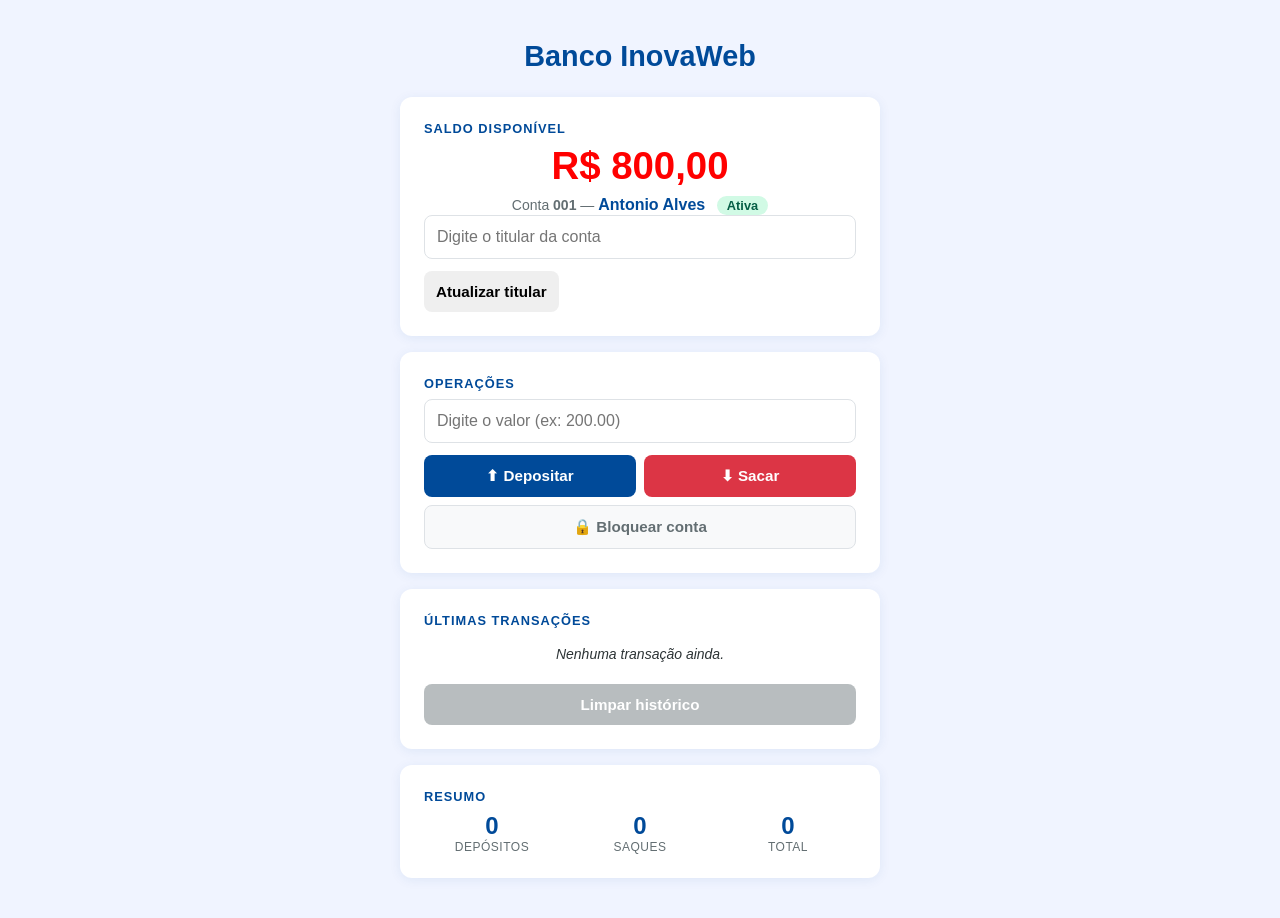
==== 1313/index.html @ 23cfd813 "Add Banco InovaWeb UI and bank logic Add a simple banking app with three new files: index.html, styl" ====
<html lang="pt-br">

<head>
  <meta charset="UTF-8">
  <meta name="viewport" content="width=device-width, initial-scale=1.0">
  <link rel="stylesheet" href="style.css">
  <title>Banco InovaWeb</title>
</head>

<body>
  <h1>Banco InovaWeb</h1>

  <div class="container">

    <!-- ── Card de Saldo ──────────────────────────────────── -->
    <div class="card">
      <h2>Saldo disponível</h2>
      <!--
        DOM — LEITURA E ESCRITA DE TEXTO
        ─────────────────────────────────
        id="saldo" → vamos selecionar com querySelector('#saldo')
        e atualizar com .textContent toda vez que o saldo mudar.
        É o equivalente visual do console.log do saldo.
      -->
    <div id="saldo">R$ 800,00</div>
      <p class="info-conta">
        Conta <strong id="numero-conta">001</strong> —
        <strong id="titular">Antonio Alves</strong> &nbsp;
        <!--
          id="status-conta" → vamos alternar as classes
          .status-ativa e .status-bloqueada via classList
          quando bloquearConta() for chamada.
        -->
        <span id="status-conta" class="status-ativa">Ativa</span>
      </p>

      <input type="text" id="campo-titular" placeholder="Digite o titular da conta">
      <button id="btn-atualizar-titular">Atualizar titular</button>
    </div>

    <!-- ── Card de Operações ──────────────────────────────── -->
    <div class="card">
      <h2>Operações</h2>
      <!--
        DOM — LENDO VALOR DE INPUT
        ───────────────────────────
        id="campo-valor" → dentro dos eventos de clique,
        vamos ler o valor digitado com:
          const valor = Number(document.querySelector('#campo-valor').value)
        Equivale ao parâmetro que antes passávamos direto: depositar(500)
      -->
      <input type="number" id="campo-valor" placeholder="Digite o valor (ex: 200.00)" min="0" step="0.01">

      <div class="botoes">
        <!--
          DOM — EVENTOS DE CLIQUE
          ────────────────────────
          Esses botões vão receber addEventListener('click', ...)
          que chama depositar() e sacar() com o valor do input.
          No banco.js original chamávamos direto: depositar(500)
          Agora o valor vem do campo digitado pelo usuário.
        -->
        <button id="btn-depositar">⬆ Depositar</button>
        <button id="btn-sacar">⬇ Sacar</button>
      </div>

      <!--
        DOM — EXIBINDO FEEDBACK NA TELA
        ────────────────────────────────
        id="mensagem" → substitui os console.log de sucesso e erro.
        Vamos mostrar/esconder esse elemento e trocar seu texto
        e classe (msg-sucesso / msg-erro) conforme o resultado.
      -->
      <div id="mensagem"></div>

      <button id="btn-bloquear">🔒 Bloquear conta</button>
    </div>

    <!-- ── Card de Histórico ──────────────────────────────── -->
    <div class="card">
      <h2>Últimas transações</h2>
      <!--
        DOM — CRIANDO ELEMENTOS DINAMICAMENTE
        ───────────────────────────────────────
        id="lista-historico" → cada vez que historico.push() for chamado
        no banco.js, também vamos criar um <li> com createElement
        e adicioná-lo aqui com appendChild ou insertBefore.
        Equivale ao console.log do histórico.
      -->
      <ul id="lista-historico">
        <li class="historico-vazio">Nenhuma transação ainda.</li>
      </ul>
      <button id="btn-limpar-historico">Limpar histórico</button>
    </div>

    <!-- ── Card de Resumo ─────────────────────────────────── -->
    <div class="card">
      <h2>Resumo</h2>
      <!--
        DOM — ATUALIZANDO MÚLTIPLOS ELEMENTOS
        ───────────────────────────────────────
        Cada contador do verResumo() tem um elemento correspondente.
        Em vez de console.log, vamos atualizar o textContent de cada um.
      -->
      <div class="resumo-grid">
        <div class="resumo-item">
          <span id="total-depositos">0</span>
          <span>Depósitos</span>
        </div>
        <div class="resumo-item">
          <span id="total-saques">0</span>
          <span>Saques</span>
        </div>
        <div class="resumo-item">
          <span id="total-transacoes">0</span>
          <span>Total</span>
        </div>
      </div>
    </div>

  </div>

  <script src="banco2.js"></script>

</body>

</html>
---- 1313/style.css ----
* {
    margin: 0;
    padding: 0;
    box-sizing: border-box;
  }
  
  body {
    font-family: sans-serif;
    background: #f0f4ff;
    min-height: 100vh;
    padding: 40px 20px;
  }
  
  h1 {
    text-align: center;
    color: #004a99;
    font-size: 1.8rem;
    margin-bottom: 24px;
  }
  
  .container {
    max-width: 480px;
    margin: 0 auto;
    display: flex;
    flex-direction: column;
    gap: 16px;
  }
  
  .card {
    background: rgb(255, 255, 255);
    border-radius: 12px;
    padding: 24px;
    box-shadow: 0 2px 12px rgba(0, 74, 153, 0.08);
  }
  
  .card h2 {
    color: #004a99;
    font-size: 0.8rem;
    text-transform: uppercase;
    letter-spacing: 1px;
    margin-bottom: 8px;
  }
  
  /* Card de saldo */
  #saldo {
    font-size: 2.4rem;
    font-weight: bold;
    color: #00ff0d;
    text-align: center;
    margin: 8px 0;
  }
  
  .info-conta {
    text-align: center;
    color: #636e72;
    font-size: 0.875rem;
  }

  #campo-titular {
    width: 100%;
    padding: 12px;
    border: 1px solid #dee2e6;
    border-radius: 8px;
    font-size: 1rem;
    margin-bottom: 12px;
    outline: none;
  }
  
  #titular {
    font-size: 1rem;
    font-weight: bold;
    color: #004a99;
    text-align: center;
    margin-bottom: 12px;
  } 

  /* Status da conta */
  #status-conta {
    display: inline-block;
    padding: 2px 10px;
    border-radius: 20px;
    font-size: 0.8rem;
    font-weight: bold;
  }
  
  .status-ativa {
    background: #d1fae5;
    color: #065f46;
  }
  
  .status-bloqueada {
    background: #fee2e2;
    color: #991b1b;
  }
  
  /* Operações */
  input[type="number"] {
    width: 100%;
    padding: 12px;
    border: 1px solid #dee2e6;
    border-radius: 8px;
    font-size: 1rem;
    margin-bottom: 12px;
    outline: none;
    transition: border-color 0.2s;
  }
  
  input[type="number"]:focus {
    border-color: #004a99;
  }
  
  .botoes {
    display: flex;
    gap: 8px;
  }
  
  button {
    flex: 1;
    padding: 12px;
    border: none;
    border-radius: 8px;
    font-size: 0.95rem;
    font-weight: bold;
    cursor: pointer;
    transition: opacity 0.2s;
  }
  
  button:hover { opacity: 0.85; }

  button:disabled {
    cursor: not-allowed;
    opacity: 0.45;
  }
  
  #btn-depositar { background: #004a99; color: white; }
  #btn-sacar     { background: #dc3545; color: white; }
  #btn-bloquear  {
    width: 100%;
    background: #f8f9fa;
    color: #636e72;
    border: 1px solid #dee2e6;
    margin-top: 8px;
  }

  #btn-limpar-historico {
    width: 100%;
    background: #636e72;
    color: white;
    margin-top: 12px;
  }
  
  /* Mensagem de feedback */
  #mensagem {
    min-height: 40px;
    margin-top: 12px;
    padding: 10px 14px;
    border-radius: 8px;
    font-size: 0.9rem;
    display: none; /* escondido por padrão */
  }
  
  .msg-sucesso {
    background: #d1fae5;
    color: #065f46;
  }
  
  .msg-erro {
    background: #fee2e2;
    color: #991b1b;
  }
  
  /* Histórico */
  #lista-historico {
    list-style: none;
    padding: 0;
    margin: 0;
    max-height: 200px;
    overflow-y: auto;
  }
  
  #lista-historico li {
    padding: 10px 0;
    border-bottom: 1px solid #f0f4ff;
    font-size: 0.875rem;
    color: #2d3436;
  }
  
  #lista-historico li:last-child {
    border-bottom: none;
  }
  
  .historico-vazio {
    color: #b2bec3;
    font-style: italic;
    text-align: center;
    padding: 16px 0;
  }
  
  /* Resumo */
  .resumo-grid {
    display: grid;
    grid-template-columns: 1fr 1fr 1fr;
    gap: 12px;
    text-align: center;
  }
  
  .resumo-item span:first-child {
    display: block;
    font-size: 1.5rem;
    font-weight: bold;
    color: #004a99;
  }
  
  .resumo-item span:last-child {
    font-size: 0.75rem;
    color: #636e72;
    text-transform: uppercase;
    letter-spacing: 0.5px;
  }
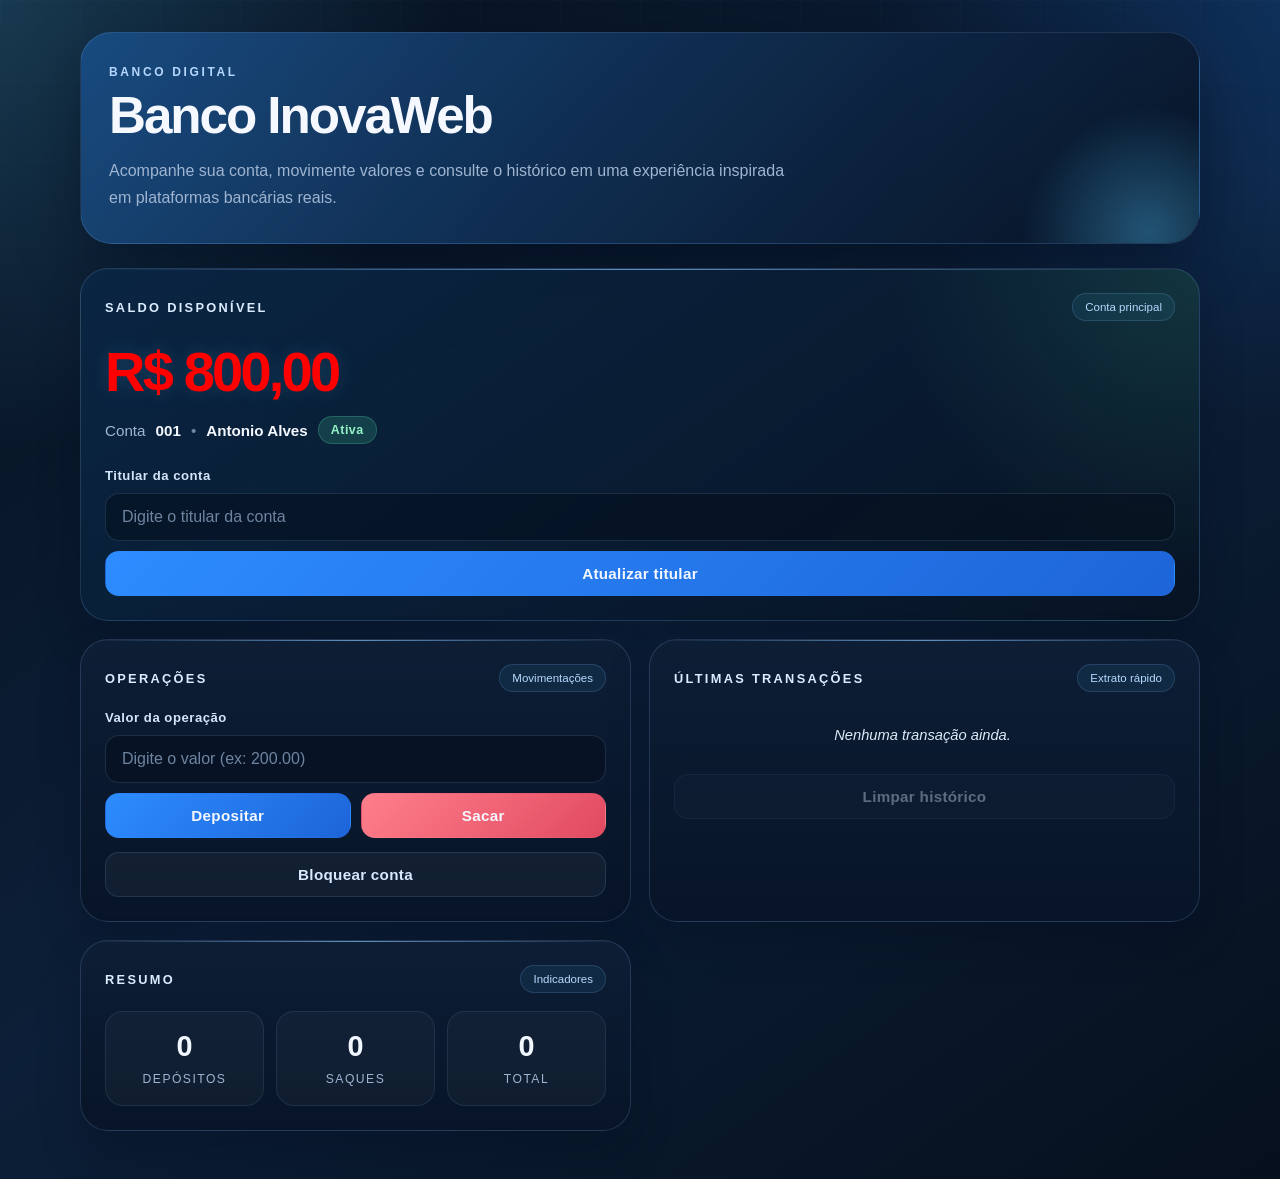
==== commit 8e80eedd: "Refactor bank UI and add Battleship game Refactor the Banco InovaWeb front-end and add a new Batalha" ====
--- a/1313/index.html
+++ b/1313/index.html
@@ -1,128 +1,101 @@
-<html lang="pt-br">
-
+<!DOCTYPE html>
+<html lang="pt-BR">
 <head>
   <meta charset="UTF-8">
   <meta name="viewport" content="width=device-width, initial-scale=1.0">
+  <meta name="description" content="Painel de conta digital do Banco InovaWeb com saldo, operações, histórico e resumo.">
   <link rel="stylesheet" href="style.css">
   <title>Banco InovaWeb</title>
 </head>
+<body>
+  <div class="page-shell">
+    <header class="hero">
+      <p class="eyebrow">Banco digital</p>
+      <h1>Banco InovaWeb</h1>
+      <p class="hero-copy">Acompanhe sua conta, movimente valores e consulte o histórico em uma experiência inspirada em plataformas bancárias reais.</p>
+    </header>
 
-<body>
-  <h1>Banco InovaWeb</h1>
+    <main class="container" aria-label="Painel da conta">
+      <article class="card card-balance" aria-labelledby="titulo-saldo">
+        <div class="card-head">
+          <h2 id="titulo-saldo">Saldo disponível</h2>
+          <span class="card-tag">Conta principal</span>
+        </div>
 
-  <div class="container">
+        <div id="saldo" aria-live="polite">R$ 800,00</div>
 
-    <!-- ── Card de Saldo ──────────────────────────────────── -->
-    <div class="card">
-      <h2>Saldo disponível</h2>
-      <!--
-        DOM — LEITURA E ESCRITA DE TEXTO
-        ─────────────────────────────────
-        id="saldo" → vamos selecionar com querySelector('#saldo')
-        e atualizar com .textContent toda vez que o saldo mudar.
-        É o equivalente visual do console.log do saldo.
-      -->
-    <div id="saldo">R$ 800,00</div>
-      <p class="info-conta">
-        Conta <strong id="numero-conta">001</strong> —
-        <strong id="titular">Antonio Alves</strong> &nbsp;
-        <!--
-          id="status-conta" → vamos alternar as classes
-          .status-ativa e .status-bloqueada via classList
-          quando bloquearConta() for chamada.
-        -->
-        <span id="status-conta" class="status-ativa">Ativa</span>
-      </p>
+        <p class="info-conta">
+          Conta <strong id="numero-conta">001</strong>
+          <span class="info-divider" aria-hidden="true">•</span>
+          <strong id="titular">Antonio Alves</strong>
+          <span id="status-conta" class="status-ativa">Ativa</span>
+        </p>
 
-      <input type="text" id="campo-titular" placeholder="Digite o titular da conta">
-      <button id="btn-atualizar-titular">Atualizar titular</button>
-    </div>
+        <form class="stack-sm" action="#" method="get" onsubmit="return false;">
+          <label class="field-label" for="campo-titular">Titular da conta</label>
+          <input type="text" id="campo-titular" placeholder="Digite o titular da conta">
+          <button id="btn-atualizar-titular" type="button">Atualizar titular</button>
+        </form>
+      </article>
 
-    <!-- ── Card de Operações ──────────────────────────────── -->
-    <div class="card">
-      <h2>Operações</h2>
-      <!--
-        DOM — LENDO VALOR DE INPUT
-        ───────────────────────────
-        id="campo-valor" → dentro dos eventos de clique,
-        vamos ler o valor digitado com:
-          const valor = Number(document.querySelector('#campo-valor').value)
-        Equivale ao parâmetro que antes passávamos direto: depositar(500)
-      -->
-      <input type="number" id="campo-valor" placeholder="Digite o valor (ex: 200.00)" min="0" step="0.01">
+      <article class="card" aria-labelledby="titulo-operacoes">
+        <div class="card-head">
+          <h2 id="titulo-operacoes">Operações</h2>
+          <span class="card-tag">Movimentações</span>
+        </div>
 
-      <div class="botoes">
-        <!--
-          DOM — EVENTOS DE CLIQUE
-          ────────────────────────
-          Esses botões vão receber addEventListener('click', ...)
-          que chama depositar() e sacar() com o valor do input.
-          No banco.js original chamávamos direto: depositar(500)
-          Agora o valor vem do campo digitado pelo usuário.
-        -->
-        <button id="btn-depositar">⬆ Depositar</button>
-        <button id="btn-sacar">⬇ Sacar</button>
-      </div>
+        <form class="stack-sm" action="#" method="get" onsubmit="return false;">
+          <label class="field-label" for="campo-valor">Valor da operação</label>
+          <input type="number" id="campo-valor" placeholder="Digite o valor (ex: 200.00)" min="0" step="0.01">
 
-      <!--
-        DOM — EXIBINDO FEEDBACK NA TELA
-        ────────────────────────────────
-        id="mensagem" → substitui os console.log de sucesso e erro.
-        Vamos mostrar/esconder esse elemento e trocar seu texto
-        e classe (msg-sucesso / msg-erro) conforme o resultado.
-      -->
-      <div id="mensagem"></div>
+          <div class="botoes" role="group" aria-label="Ações financeiras">
+            <button id="btn-depositar" type="button">Depositar</button>
+            <button id="btn-sacar" type="button">Sacar</button>
+          </div>
+        </form>
 
-      <button id="btn-bloquear">🔒 Bloquear conta</button>
-    </div>
+        <div id="mensagem" aria-live="polite" aria-atomic="true"></div>
 
-    <!-- ── Card de Histórico ──────────────────────────────── -->
-    <div class="card">
-      <h2>Últimas transações</h2>
-      <!--
-        DOM — CRIANDO ELEMENTOS DINAMICAMENTE
-        ───────────────────────────────────────
-        id="lista-historico" → cada vez que historico.push() for chamado
-        no banco.js, também vamos criar um <li> com createElement
-        e adicioná-lo aqui com appendChild ou insertBefore.
-        Equivale ao console.log do histórico.
-      -->
-      <ul id="lista-historico">
-        <li class="historico-vazio">Nenhuma transação ainda.</li>
-      </ul>
-      <button id="btn-limpar-historico">Limpar histórico</button>
-    </div>
+        <button id="btn-bloquear" type="button">Bloquear conta</button>
+      </article>
 
-    <!-- ── Card de Resumo ─────────────────────────────────── -->
-    <div class="card">
-      <h2>Resumo</h2>
-      <!--
-        DOM — ATUALIZANDO MÚLTIPLOS ELEMENTOS
-        ───────────────────────────────────────
-        Cada contador do verResumo() tem um elemento correspondente.
-        Em vez de console.log, vamos atualizar o textContent de cada um.
-      -->
-      <div class="resumo-grid">
-        <div class="resumo-item">
-          <span id="total-depositos">0</span>
-          <span>Depósitos</span>
+      <article class="card" aria-labelledby="titulo-historico">
+        <div class="card-head">
+          <h2 id="titulo-historico">Últimas transações</h2>
+          <span class="card-tag">Extrato rápido</span>
         </div>
-        <div class="resumo-item">
-          <span id="total-saques">0</span>
-          <span>Saques</span>
+
+        <ul id="lista-historico" aria-live="polite">
+          <li class="historico-vazio">Nenhuma transação ainda.</li>
+        </ul>
+
+        <button id="btn-limpar-historico" type="button">Limpar histórico</button>
+      </article>
+
+      <article class="card" aria-labelledby="titulo-resumo">
+        <div class="card-head">
+          <h2 id="titulo-resumo">Resumo</h2>
+          <span class="card-tag">Indicadores</span>
         </div>
-        <div class="resumo-item">
-          <span id="total-transacoes">0</span>
-          <span>Total</span>
-        </div>
-      </div>
-    </div>
 
+        <section class="resumo-grid" aria-label="Indicadores da conta">
+          <div class="resumo-item">
+            <span id="total-depositos">0</span>
+            <span>Depósitos</span>
+          </div>
+          <div class="resumo-item">
+            <span id="total-saques">0</span>
+            <span>Saques</span>
+          </div>
+          <div class="resumo-item">
+            <span id="total-transacoes">0</span>
+            <span>Total</span>
+          </div>
+        </section>
+      </article>
+    </main>
   </div>
 
   <script src="banco2.js"></script>
-
 </body>
-
 </html>
-
--- a/1313/style.css
+++ b/1313/style.css
@@ -1,220 +1,420 @@
 * {
-    margin: 0;
-    padding: 0;
-    box-sizing: border-box;
-  }
-  
+  margin: 0;
+  padding: 0;
+  box-sizing: border-box;
+}
+
+:root {
+  --bg-dark: #07111f;
+  --bg-mid: #0c1f38;
+  --bg-soft: #13345b;
+  --surface: rgba(9, 23, 42, 0.78);
+  --surface-strong: rgba(9, 23, 42, 0.92);
+  --surface-border: rgba(151, 194, 255, 0.18);
+  --text-main: #f5f8ff;
+  --text-soft: #9fb5d1;
+  --text-faint: #6f88a8;
+  --accent: #52c7ff;
+  --accent-strong: #1d7df2;
+  --success: #54e3a6;
+  --danger: #ff6f7d;
+  --warning: #ffd166;
+  --shadow-lg: 0 24px 60px rgba(1, 10, 24, 0.42);
+  --shadow-md: 0 18px 40px rgba(2, 12, 27, 0.28);
+  --radius-lg: 28px;
+  --radius-md: 20px;
+  --radius-sm: 14px;
+}
+
+body {
+  font-family: "Segoe UI", Tahoma, Geneva, Verdana, sans-serif;
+  color: var(--text-main);
+  min-height: 100vh;
+  padding: 32px 18px 48px;
+  background:
+    radial-gradient(circle at top left, rgba(82, 199, 255, 0.22), transparent 26%),
+    radial-gradient(circle at top right, rgba(29, 125, 242, 0.2), transparent 24%),
+    linear-gradient(145deg, var(--bg-dark) 0%, var(--bg-mid) 52%, #06101d 100%);
+}
+
+body::before {
+  content: "";
+  position: fixed;
+  inset: 0;
+  pointer-events: none;
+  background:
+    linear-gradient(rgba(255, 255, 255, 0.03) 1px, transparent 1px),
+    linear-gradient(90deg, rgba(255, 255, 255, 0.03) 1px, transparent 1px);
+  background-size: 80px 80px;
+  mask-image: linear-gradient(to bottom, rgba(0, 0, 0, 0.45), transparent 85%);
+}
+
+.page-shell {
+  max-width: 1120px;
+  margin: 0 auto;
+}
+
+.hero {
+  position: relative;
+  overflow: hidden;
+  margin-bottom: 24px;
+  padding: 32px 28px;
+  border: 1px solid rgba(140, 188, 255, 0.18);
+  border-radius: 32px;
+  background:
+    linear-gradient(135deg, rgba(24, 74, 129, 0.92), rgba(7, 16, 31, 0.84)),
+    linear-gradient(120deg, rgba(82, 199, 255, 0.18), transparent 45%);
+  box-shadow: var(--shadow-lg);
+}
+
+.hero::after {
+  content: "";
+  position: absolute;
+  inset: auto -80px -120px auto;
+  width: 260px;
+  height: 260px;
+  border-radius: 50%;
+  background: radial-gradient(circle, rgba(82, 199, 255, 0.36), transparent 68%);
+  filter: blur(6px);
+}
+
+.eyebrow {
+  margin-bottom: 10px;
+  color: #b5d7ff;
+  font-size: 0.75rem;
+  font-weight: 700;
+  letter-spacing: 0.22em;
+  text-transform: uppercase;
+}
+
+h1 {
+  font-size: clamp(2rem, 4vw, 3.2rem);
+  line-height: 1.05;
+  letter-spacing: -0.04em;
+}
+
+.hero-copy {
+  max-width: 700px;
+  margin-top: 14px;
+  color: var(--text-soft);
+  font-size: 1rem;
+  line-height: 1.7;
+}
+
+.container {
+  display: grid;
+  grid-template-columns: repeat(2, minmax(0, 1fr));
+  gap: 18px;
+}
+
+.card {
+  position: relative;
+  overflow: hidden;
+  padding: 24px;
+  border: 1px solid var(--surface-border);
+  border-radius: var(--radius-lg);
+  background:
+    linear-gradient(180deg, rgba(13, 30, 54, 0.96), rgba(8, 21, 39, 0.88)),
+    var(--surface);
+  box-shadow: var(--shadow-md);
+  backdrop-filter: blur(18px);
+}
+
+.card::before {
+  content: "";
+  position: absolute;
+  inset: 0 0 auto 0;
+  height: 1px;
+  background: linear-gradient(90deg, transparent, rgba(135, 197, 255, 0.68), transparent);
+}
+
+.card-balance {
+  grid-column: 1 / -1;
+  background:
+    radial-gradient(circle at top right, rgba(84, 227, 166, 0.14), transparent 26%),
+    linear-gradient(145deg, rgba(10, 38, 67, 0.98), rgba(8, 19, 35, 0.92));
+}
+
+.card-head {
+  display: flex;
+  align-items: center;
+  justify-content: space-between;
+  gap: 12px;
+  margin-bottom: 18px;
+}
+
+.card h2 {
+  color: #dcecff;
+  font-size: 0.8rem;
+  font-weight: 700;
+  letter-spacing: 0.18em;
+  text-transform: uppercase;
+}
+
+.card-tag {
+  padding: 7px 12px;
+  border: 1px solid rgba(126, 184, 255, 0.18);
+  border-radius: 999px;
+  color: #b6d8ff;
+  font-size: 0.72rem;
+  background: rgba(82, 199, 255, 0.08);
+}
+
+#saldo {
+  margin: 10px 0 12px;
+  font-size: clamp(2.4rem, 5vw, 3.5rem);
+  font-weight: 800;
+  letter-spacing: -0.05em;
+  text-align: left;
+  text-shadow: 0 0 18px rgba(82, 199, 255, 0.18);
+}
+
+.info-conta {
+  display: flex;
+  flex-wrap: wrap;
+  align-items: center;
+  gap: 10px;
+  margin-bottom: 24px;
+  color: var(--text-soft);
+  font-size: 0.95rem;
+}
+
+.info-divider {
+  color: var(--text-faint);
+}
+
+#titular,
+#numero-conta {
+  color: var(--text-main);
+}
+
+.stack-sm {
+  display: grid;
+  gap: 10px;
+}
+
+.field-label {
+  color: #d4e5fb;
+  font-size: 0.82rem;
+  font-weight: 600;
+  letter-spacing: 0.04em;
+}
+
+input[type="text"],
+input[type="number"] {
+  width: 100%;
+  padding: 14px 16px;
+  border: 1px solid rgba(143, 181, 228, 0.16);
+  border-radius: var(--radius-sm);
+  color: var(--text-main);
+  font-size: 1rem;
+  background: rgba(4, 14, 28, 0.52);
+  outline: none;
+  transition: border-color 0.22s ease, box-shadow 0.22s ease, transform 0.22s ease;
+}
+
+input::placeholder {
+  color: #6e84a0;
+}
+
+input:focus {
+  border-color: rgba(82, 199, 255, 0.72);
+  box-shadow: 0 0 0 4px rgba(82, 199, 255, 0.14);
+  transform: translateY(-1px);
+}
+
+#status-conta {
+  display: inline-flex;
+  align-items: center;
+  justify-content: center;
+  padding: 6px 12px;
+  border-radius: 999px;
+  font-size: 0.78rem;
+  font-weight: 700;
+  letter-spacing: 0.04em;
+}
+
+.status-ativa {
+  background: rgba(84, 227, 166, 0.16);
+  color: #94f3c5;
+  border: 1px solid rgba(84, 227, 166, 0.24);
+}
+
+.status-bloqueada {
+  background: rgba(255, 111, 125, 0.14);
+  color: #ffb2ba;
+  border: 1px solid rgba(255, 111, 125, 0.22);
+}
+
+.botoes {
+  display: flex;
+  gap: 10px;
+}
+
+button {
+  width: 100%;
+  padding: 13px 16px;
+  border: 1px solid transparent;
+  border-radius: var(--radius-sm);
+  color: var(--text-main);
+  font-size: 0.95rem;
+  font-weight: 700;
+  letter-spacing: 0.02em;
+  cursor: pointer;
+  transition: transform 0.2s ease, box-shadow 0.2s ease, opacity 0.2s ease, border-color 0.2s ease;
+}
+
+button:hover {
+  transform: translateY(-1px);
+  box-shadow: 0 14px 24px rgba(0, 0, 0, 0.18);
+}
+
+button:active {
+  transform: translateY(0);
+}
+
+button:disabled {
+  cursor: not-allowed;
+  opacity: 0.4;
+  box-shadow: none;
+}
+
+#btn-atualizar-titular,
+#btn-depositar {
+  background: linear-gradient(135deg, #2d8cff, #1d65d8);
+}
+
+#btn-sacar {
+  background: linear-gradient(135deg, #ff7f8c, #e14a61);
+}
+
+#btn-bloquear,
+#btn-limpar-historico {
+  margin-top: 14px;
+  border-color: rgba(143, 181, 228, 0.16);
+  background: rgba(255, 255, 255, 0.04);
+  color: #d9e9ff;
+}
+
+#mensagem {
+  min-height: 48px;
+  margin-top: 16px;
+  padding: 12px 14px;
+  border: 1px solid transparent;
+  border-radius: var(--radius-sm);
+  font-size: 0.92rem;
+  display: none;
+}
+
+.msg-sucesso {
+  background: rgba(84, 227, 166, 0.12);
+  border-color: rgba(84, 227, 166, 0.2);
+  color: #a8f4cf;
+}
+
+.msg-erro {
+  background: rgba(255, 111, 125, 0.12);
+  border-color: rgba(255, 111, 125, 0.22);
+  color: #ffc1c8;
+}
+
+#lista-historico {
+  list-style: none;
+  max-height: 230px;
+  overflow-y: auto;
+  padding-right: 4px;
+}
+
+#lista-historico::-webkit-scrollbar {
+  width: 8px;
+}
+
+#lista-historico::-webkit-scrollbar-thumb {
+  border-radius: 999px;
+  background: rgba(136, 175, 224, 0.25);
+}
+
+#lista-historico li {
+  padding: 14px 0;
+  border-bottom: 1px solid rgba(143, 181, 228, 0.12);
+  color: #dce9f7;
+  font-size: 0.92rem;
+  line-height: 1.5;
+}
+
+#lista-historico li:last-child {
+  border-bottom: none;
+}
+
+.historico-vazio {
+  color: var(--text-faint);
+  font-style: italic;
+  text-align: center;
+}
+
+.resumo-grid {
+  display: grid;
+  grid-template-columns: repeat(3, minmax(0, 1fr));
+  gap: 12px;
+}
+
+.resumo-item {
+  padding: 18px 14px;
+  border: 1px solid rgba(143, 181, 228, 0.12);
+  border-radius: 18px;
+  text-align: center;
+  background: rgba(255, 255, 255, 0.03);
+}
+
+.resumo-item span:first-child {
+  display: block;
+  margin-bottom: 6px;
+  color: #f0f7ff;
+  font-size: 1.8rem;
+  font-weight: 800;
+}
+
+.resumo-item span:last-child {
+  color: var(--text-soft);
+  font-size: 0.76rem;
+  letter-spacing: 0.12em;
+  text-transform: uppercase;
+}
+
+@media (max-width: 780px) {
+  .container {
+    grid-template-columns: 1fr;
+  }
+
+  .card-balance {
+    grid-column: auto;
+  }
+}
+
+@media (max-width: 540px) {
   body {
-    font-family: sans-serif;
-    background: #f0f4ff;
-    min-height: 100vh;
-    padding: 40px 20px;
-  }
-  
-  h1 {
-    text-align: center;
-    color: #004a99;
-    font-size: 1.8rem;
-    margin-bottom: 24px;
-  }
-  
-  .container {
-    max-width: 480px;
-    margin: 0 auto;
-    display: flex;
+    padding: 20px 14px 36px;
+  }
+
+  .hero,
+  .card {
+    padding: 22px 18px;
+    border-radius: 24px;
+  }
+
+  .card-head,
+  .info-conta,
+  .botoes {
     flex-direction: column;
-    gap: 16px;
-  }
-  
-  .card {
-    background: rgb(255, 255, 255);
-    border-radius: 12px;
-    padding: 24px;
-    box-shadow: 0 2px 12px rgba(0, 74, 153, 0.08);
-  }
-  
-  .card h2 {
-    color: #004a99;
-    font-size: 0.8rem;
-    text-transform: uppercase;
-    letter-spacing: 1px;
-    margin-bottom: 8px;
-  }
-  
-  /* Card de saldo */
-  #saldo {
-    font-size: 2.4rem;
-    font-weight: bold;
-    color: #00ff0d;
-    text-align: center;
-    margin: 8px 0;
-  }
-  
-  .info-conta {
-    text-align: center;
-    color: #636e72;
-    font-size: 0.875rem;
-  }
-
-  #campo-titular {
-    width: 100%;
-    padding: 12px;
-    border: 1px solid #dee2e6;
-    border-radius: 8px;
-    font-size: 1rem;
-    margin-bottom: 12px;
-    outline: none;
-  }
-  
-  #titular {
-    font-size: 1rem;
-    font-weight: bold;
-    color: #004a99;
-    text-align: center;
-    margin-bottom: 12px;
-  } 
-
-  /* Status da conta */
-  #status-conta {
-    display: inline-block;
-    padding: 2px 10px;
-    border-radius: 20px;
-    font-size: 0.8rem;
-    font-weight: bold;
-  }
-  
-  .status-ativa {
-    background: #d1fae5;
-    color: #065f46;
-  }
-  
-  .status-bloqueada {
-    background: #fee2e2;
-    color: #991b1b;
-  }
-  
-  /* Operações */
-  input[type="number"] {
-    width: 100%;
-    padding: 12px;
-    border: 1px solid #dee2e6;
-    border-radius: 8px;
-    font-size: 1rem;
-    margin-bottom: 12px;
-    outline: none;
-    transition: border-color 0.2s;
-  }
-  
-  input[type="number"]:focus {
-    border-color: #004a99;
-  }
-  
-  .botoes {
-    display: flex;
-    gap: 8px;
-  }
-  
-  button {
-    flex: 1;
-    padding: 12px;
-    border: none;
-    border-radius: 8px;
-    font-size: 0.95rem;
-    font-weight: bold;
-    cursor: pointer;
-    transition: opacity 0.2s;
-  }
-  
-  button:hover { opacity: 0.85; }
-
-  button:disabled {
-    cursor: not-allowed;
-    opacity: 0.45;
-  }
-  
-  #btn-depositar { background: #004a99; color: white; }
-  #btn-sacar     { background: #dc3545; color: white; }
-  #btn-bloquear  {
-    width: 100%;
-    background: #f8f9fa;
-    color: #636e72;
-    border: 1px solid #dee2e6;
-    margin-top: 8px;
-  }
-
-  #btn-limpar-historico {
-    width: 100%;
-    background: #636e72;
-    color: white;
-    margin-top: 12px;
-  }
-  
-  /* Mensagem de feedback */
-  #mensagem {
-    min-height: 40px;
-    margin-top: 12px;
-    padding: 10px 14px;
-    border-radius: 8px;
-    font-size: 0.9rem;
-    display: none; /* escondido por padrão */
-  }
-  
-  .msg-sucesso {
-    background: #d1fae5;
-    color: #065f46;
-  }
-  
-  .msg-erro {
-    background: #fee2e2;
-    color: #991b1b;
-  }
-  
-  /* Histórico */
-  #lista-historico {
-    list-style: none;
-    padding: 0;
-    margin: 0;
-    max-height: 200px;
-    overflow-y: auto;
-  }
-  
-  #lista-historico li {
-    padding: 10px 0;
-    border-bottom: 1px solid #f0f4ff;
-    font-size: 0.875rem;
-    color: #2d3436;
-  }
-  
-  #lista-historico li:last-child {
-    border-bottom: none;
-  }
-  
-  .historico-vazio {
-    color: #b2bec3;
-    font-style: italic;
-    text-align: center;
-    padding: 16px 0;
-  }
-  
-  /* Resumo */
+    align-items: flex-start;
+  }
+
+  .botoes,
+  .resumo-grid {
+    grid-template-columns: 1fr;
+  }
+
   .resumo-grid {
     display: grid;
-    grid-template-columns: 1fr 1fr 1fr;
-    gap: 12px;
-    text-align: center;
-  }
-  
-  .resumo-item span:first-child {
-    display: block;
-    font-size: 1.5rem;
-    font-weight: bold;
-    color: #004a99;
-  }
-  
-  .resumo-item span:last-child {
-    font-size: 0.75rem;
-    color: #636e72;
-    text-transform: uppercase;
-    letter-spacing: 0.5px;
-  }
-  
+  }
+}
